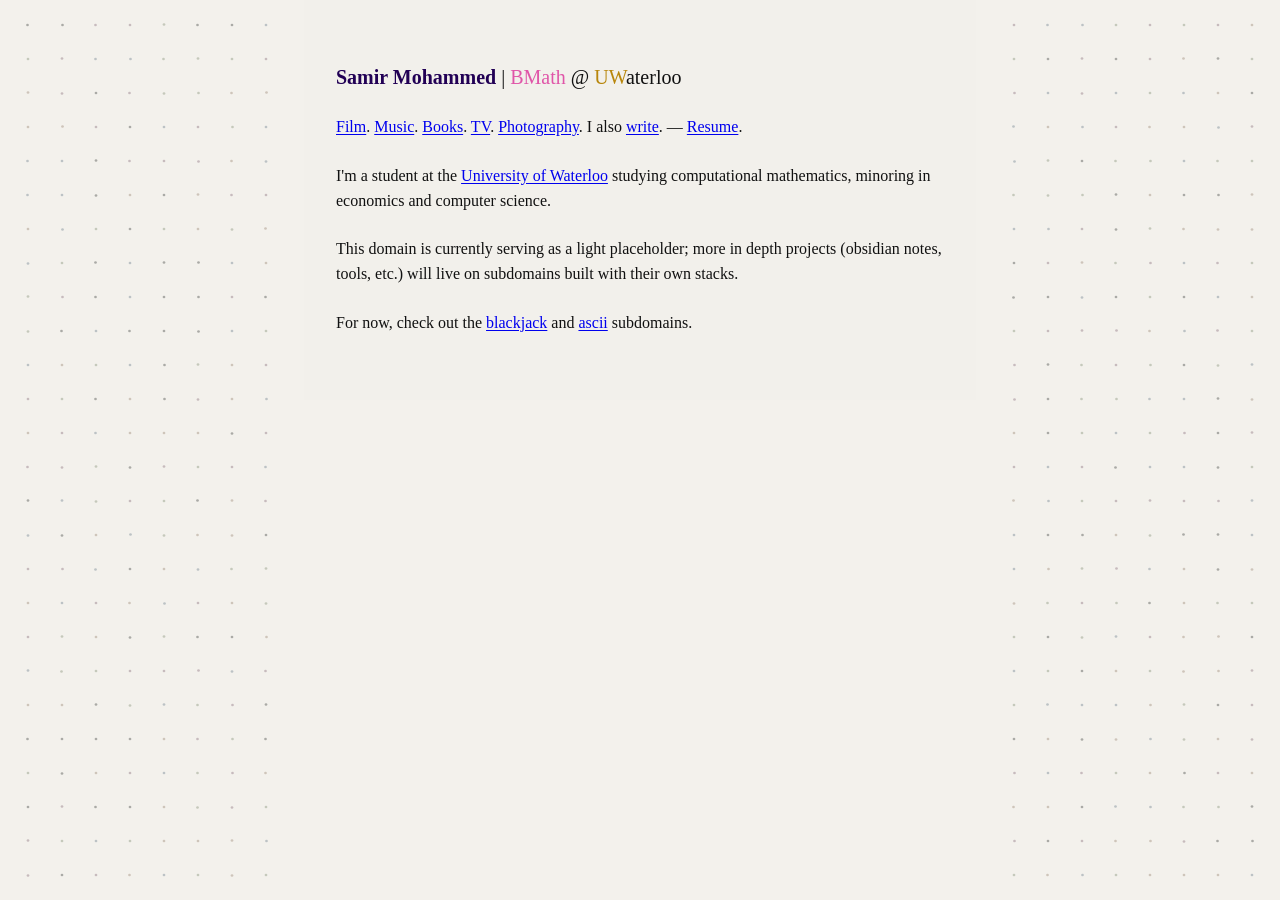
==== index.html @ d71fb5e2 "Initial commit" ====
<!DOCTYPE html>
<html lang="en">
  <head>
    <meta charset="utf-8" />
    <meta name="viewport" content="width=device-width, initial-scale=1" />
    <title>Samir Mohammed</title>
    <meta
      name="description"
      content="Computational Mathematics student at the University of Waterloo."
    />
    <link rel="icon" href="favicon.ico" sizes="any" />
    <link rel="stylesheet" href="assets/styles.css" />
    <script src="assets/backdrop.js" defer></script>
    <script src="assets/vercel-insights.js" defer></script>
  </head>
  <body>
    <main>
      <h1>
        <strong class="site-name">Samir Mohammed</strong> |
        <span class="degree-highlight">BMath</span> @
        <span class="title-uw">UW</span>aterloo
      </h1>

      <p>
        <a href="film.html">Film</a>. <a href="music.html">Music</a>.
        <a href="books.html">Books</a>. <a href="tv.html">TV</a>.
        <a href="photography.html">Photography</a>. I also
        <a href="writing.html">write</a>. —
        <a
          href="index.html"
          data-analytics-event="Resume Link Click"
          data-analytics-label="resume"
          >Resume</a
        >.
      </p>

      <p>
        I'm a student at the
        <a
          href="https://uwaterloo.ca/"
          target="_blank"
          rel="noopener noreferrer"
          >University of Waterloo</a
        >
        studying computational mathematics, minoring in economics and computer science. </p>
        
      <p>This domain is currently serving as a light placeholder;
        more in depth projects (obsidian notes, tools, etc.) will live on subdomains built with
        their own stacks.
      </p>

      <p>
        For now, check out the 
        <a
          href="https://blackjack.samirmd.com/"
          target="_blank"
          rel="noopener noreferrer"
          data-analytics-event="Project Link Click"
          data-analytics-label="blackjack"
          >blackjack</a
        >
        and
        <a
          href="https://ascii.samirmd.com/"
          target="_blank"
          rel="noopener noreferrer"
          data-analytics-event="Project Link Click"
          data-analytics-label="ascii"
          >ascii</a
        >
        subdomains.
      </p>
    </main>
  </body>
</html>
---- assets/styles.css ----
:root {
  color-scheme: light;
  --page-bg: #f2f0eb;
  --page-fg: #111111;
  --link: #0000ee;
  --link-visited: #551a8b;
  --purple-dark: #220055;
  --purple-light: #e055a8;
  --uw-gold: #b8860b;
}

* {
  box-sizing: border-box;
}

html {
  scroll-behavior: smooth;
}

body {
  margin: 0;
  min-height: 100vh;
  background: var(--page-bg);
  color: var(--page-fg);
  font-family: Georgia, "Times New Roman", Times, serif;
  font-size: 1rem;
  line-height: 1.55;
  -webkit-font-smoothing: antialiased;
}

main {
  position: relative;
  z-index: 10;
  max-width: 42rem;
  margin: 0 auto;
  padding: 3rem 1.25rem;
  background-color: var(--page-bg);
}

@media (min-width: 640px) {
  main {
    padding: 4rem 2rem;
  }
}

h1 {
  margin: 0;
  font-size: 1.125rem;
  font-weight: normal;
  line-height: 1.35;
}

.site-name {
  color: var(--purple-dark);
  font-weight: 900;
}

.degree-highlight {
  color: var(--purple-light);
}

.title-uw {
  color: var(--uw-gold);
}

@media (min-width: 640px) {
  h1 {
    font-size: 1.25rem;
  }
}

p {
  margin-top: 1.5rem;
  margin-bottom: 0;
}

main a {
  color: var(--link);
  text-decoration: underline;
  text-underline-offset: 2px;
}

main a:visited {
  color: var(--link-visited);
}

main a:hover {
  background-color: rgba(0, 0, 0, 0.06);
}

#site-backdrop {
  position: fixed;
  inset: 0;
  z-index: 0;
  overflow: hidden;
  pointer-events: none;
}

#site-backdrop .backdrop-particles {
  position: absolute;
  inset: 0;
  display: block;
  width: 100%;
  height: 100%;
  z-index: 0;
  pointer-events: auto;
}

#site-backdrop .backdrop-veil {
  position: absolute;
  inset: 0;
  z-index: 2;
  pointer-events: none;
  background: rgba(242, 240, 235, 0.18);
}
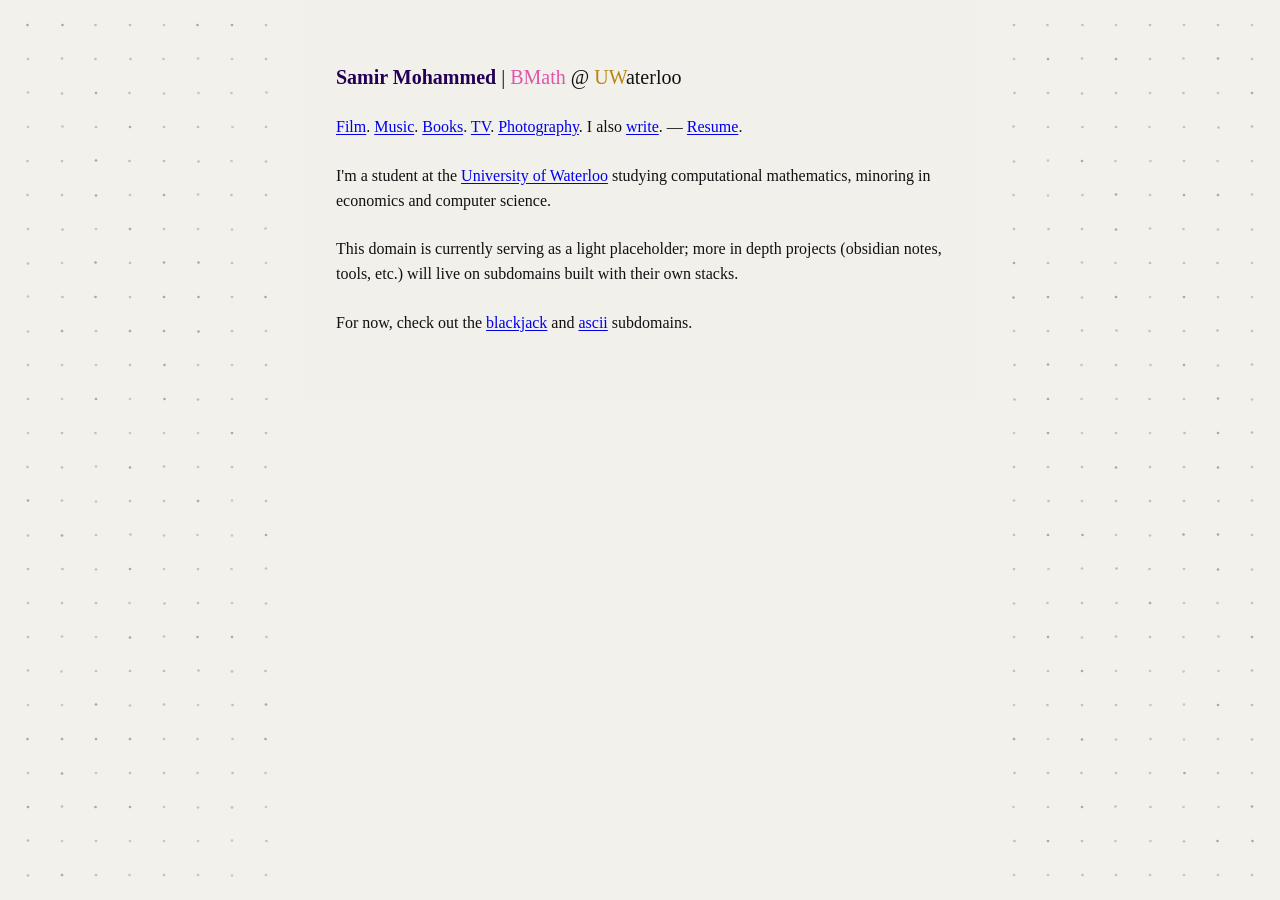
==== commit 5f09b541: "Update Vercel insights" ====
--- a/index.html
+++ b/index.html
@@ -26,12 +26,7 @@
         <a href="books.html">Books</a>. <a href="tv.html">TV</a>.
         <a href="photography.html">Photography</a>. I also
         <a href="writing.html">write</a>. —
-        <a
-          href="index.html"
-          data-analytics-event="Resume Link Click"
-          data-analytics-label="resume"
-          >Resume</a
-        >.
+        <a href="Samir_Resume.pdf">Resume</a>.
       </p>
 
       <p>
@@ -55,8 +50,6 @@
           href="https://blackjack.samirmd.com/"
           target="_blank"
           rel="noopener noreferrer"
-          data-analytics-event="Project Link Click"
-          data-analytics-label="blackjack"
           >blackjack</a
         >
         and
@@ -64,8 +57,6 @@
           href="https://ascii.samirmd.com/"
           target="_blank"
           rel="noopener noreferrer"
-          data-analytics-event="Project Link Click"
-          data-analytics-label="ascii"
           >ascii</a
         >
         subdomains.
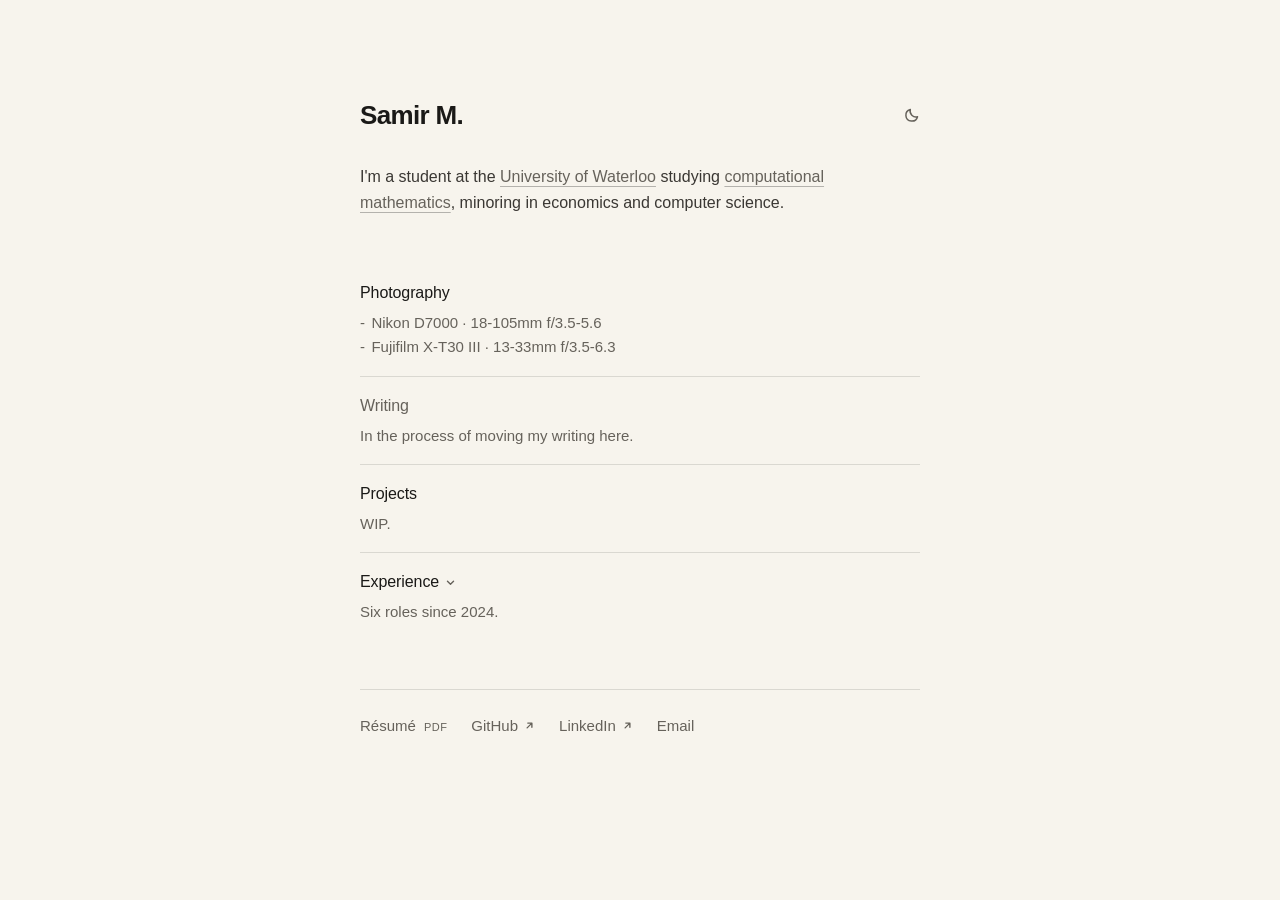
==== commit 221a7c1c: "Rehaul landing page" ====
--- a/index.html
+++ b/index.html
@@ -6,61 +6,296 @@
     <title>Samir Mohammed</title>
     <meta
       name="description"
-      content="Computational Mathematics student at the University of Waterloo."
+      content="Student at the University of Waterloo studying computational mathematics, minoring in economics and computer science."
     />
+    <meta name="theme-color" content="#f7f4ed" />
+    <meta property="og:type" content="website" />
+    <meta property="og:title" content="Samir Mohammed" />
+    <meta
+      property="og:description"
+      content="Student at the University of Waterloo studying computational mathematics, minoring in economics and computer science."
+    />
+    <meta property="og:url" content="https://samirmd.com/" />
+    <meta property="og:image" content="https://samirmd.com/assets/og.png" />
+    <meta property="og:image:width" content="1200" /> 
+    <meta property="og:image:height" content="630" />
+    <meta
+      property="og:image:alt"
+      content="Samir Mohammed. Student at the University of Waterloo studying computational mathematics."
+    />
+    <meta name="twitter:card" content="summary_large_image" />
+    <link rel="canonical" href="https://samirmd.com/" />
     <link rel="icon" href="favicon.ico" sizes="any" />
-    <link rel="stylesheet" href="assets/styles.css" />
-    <script src="assets/backdrop.js" defer></script>
+    <link rel="stylesheet" href="assets/index.css" />
+    <script type="application/ld+json">
+      {
+        "@context": "https://schema.org",
+        "@type": "Person",
+        "name": "Samir Mohammed",
+        "alternateName": "Samir M.",
+        "url": "https://samirmd.com/",
+        "description": "Computational mathematics student at the University of Waterloo, minoring in economics and computer science.",
+        "affiliation": {
+          "@type": "CollegeOrUniversity",
+          "name": "University of Waterloo",
+          "url": "https://uwaterloo.ca/"
+        },
+        "sameAs": ["https://github.com/sam1r-m"]
+      }
+    </script>
+    <script>
+      (function () {
+        try {
+          var stored = localStorage.getItem("samirmd-theme");
+          if (stored === "light" || stored === "dark") {
+            document.documentElement.setAttribute("data-theme", stored);
+          }
+        } catch (e) {}
+      })();
+    </script>
     <script src="assets/vercel-insights.js" defer></script>
+    <script src="assets/index.js" defer></script>
   </head>
   <body>
-    <main>
-      <h1>
-        <strong class="site-name">Samir Mohammed</strong> |
-        <span class="degree-highlight">BMath</span> @
-        <span class="title-uw">UW</span>aterloo
-      </h1>
+    <div class="page">
+      <header class="masthead">
+        <h1 id="name">Samir M.</h1>
+        <button
+          type="button"
+          id="theme-toggle"
+          class="theme-toggle"
+          aria-label="Switch theme"
+        >
+          <svg class="icon-sun" viewBox="0 0 16 16" aria-hidden="true">
+            <circle
+              cx="8"
+              cy="8"
+              r="3.1"
+              fill="none"
+              stroke="currentColor"
+              stroke-width="1.5"
+            />
+            <path
+              d="M8 1.4v1.5M8 13.1v1.5M14.6 8h-1.5M2.9 8H1.4M12.67 3.33l-1.06 1.06M4.39 11.61l-1.06 1.06M12.67 12.67l-1.06-1.06M4.39 4.39 3.33 3.33"
+              fill="none"
+              stroke="currentColor"
+              stroke-width="1.5"
+              stroke-linecap="round"
+            />
+          </svg>
+          <svg class="icon-moon" viewBox="0 0 16 16" aria-hidden="true">
+            <path
+              d="M13.5 9.7A5.9 5.9 0 0 1 6.3 2.5a5.9 5.9 0 1 0 7.2 7.2Z"
+              fill="none"
+              stroke="currentColor"
+              stroke-width="1.5"
+              stroke-linecap="round"
+              stroke-linejoin="round"
+            />
+          </svg>
+        </button>
+      </header>
 
-      <p>
-        <a href="film.html">Film</a>. <a href="music.html">Music</a>.
-        <a href="books.html">Books</a>. <a href="tv.html">TV</a>.
-        <a href="photography.html">Photography</a>. I also
-        <a href="writing.html">write</a>. —
-        <a href="Samir_Resume.pdf">Resume</a>.
-      </p>
+      <main>
+        <div class="intro">
+          <p>
+            I'm a student at the
+            <a
+              class="hl hl-gold"
+              href="https://uwaterloo.ca/"
+              target="_blank"
+              rel="noopener noreferrer"
+              >University of Waterloo<span class="sr-only">
+                (opens in a new tab)</span
+              ></a
+            >
+            studying
+            <span class="hl hl-pink">computational mathematics</span>, minoring
+            in economics and computer science.
+          </p>
+          <!--
+          <p>
+            I build small tools and give each one its own subdomain. I also take
+            photographs, mostly of places and rarely of people.
+          </p>
+          -->
+        </div>
 
-      <p>
-        I'm a student at the
+        <ul class="index">
+          <li>
+            <a href="photography.html">
+              <span class="row-title">Photography</span>
+            </a>
+            <ul class="gear">
+              <li>Nikon D7000 · 18-105mm f/3.5-5.6</li>
+              <li>Fujifilm X-T30 III · 13-33mm f/3.5-6.3</li>
+            </ul>
+          </li>
+          <li class="is-empty">
+            <span class="row-title">Writing</span>
+            <p>In the process of moving my writing here.</p>
+          </li>
+          <li>
+            <a href="projects.html">
+              <span class="row-title">Projects</span>
+            </a>
+            <p>WIP.</p>
+          </li>
+          <li class="row-drop">
+            <details>
+              <summary>
+                <span class="summary-line">
+                  <span class="row-title">Experience</span>
+                  <svg class="chev" viewBox="0 0 12 12" aria-hidden="true">
+                    <path
+                      d="M2.7 4.6 6 7.9l3.3-3.3"
+                      fill="none"
+                      stroke="currentColor"
+                      stroke-width="1.5"
+                      stroke-linecap="round"
+                      stroke-linejoin="round"
+                    />
+                  </svg>
+                </span>
+                <span class="drop-sub">Six roles since 2024.</span>
+              </summary>
+              <ul class="roles">
+                <li>
+                  <img
+                    class="logo"
+                    src="assets/logos/super.png"
+                    alt=""
+                    width="34"
+                    height="34"
+                    loading="lazy"
+                    decoding="async"
+                  />
+                  <span class="role-body">
+                    <span class="role">Incoming Fall Intern</span>
+                    <span class="role-meta">Super.com · Jul 2026 – Present</span>
+                  </span>
+                </li>
+                <li>
+                  <img
+                    class="logo"
+                    src="assets/logos/capitalone.png"
+                    alt=""
+                    width="34"
+                    height="34"
+                    loading="lazy"
+                    decoding="async"
+                  />
+                  <span class="role-body">
+                    <span class="role">Strategy Analyst</span>
+                    <span class="role-meta">Capital One · May 2026 – Present</span>
+                  </span>
+                </li>
+                <li>
+                  <img
+                    class="logo"
+                    src="assets/logos/watai.png"
+                    alt=""
+                    width="34"
+                    height="34"
+                    loading="lazy"
+                    decoding="async"
+                  />
+                  <span class="role-body">
+                    <span class="role">Machine Learning Researcher</span>
+                    <span class="role-meta">WAT.ai · May 2026 – Present</span>
+                  </span>
+                </li>
+                <li>
+                  <img
+                    class="logo"
+                    src="assets/logos/capitalone.png"
+                    alt=""
+                    width="34"
+                    height="34"
+                    loading="lazy"
+                    decoding="async"
+                  />
+                  <span class="role-body">
+                    <span class="role">Strategy Analyst</span>
+                    <span class="role-meta">Capital One · Sep – Dec 2025</span>
+                  </span>
+                </li>
+                <li>
+                  <img
+                    class="logo"
+                    src="assets/logos/communitech.png"
+                    alt=""
+                    width="34"
+                    height="34"
+                    loading="lazy"
+                    decoding="async"
+                  />
+                  <span class="role-body">
+                    <span class="role">Business Analyst</span>
+                    <span class="role-meta">Communitech · Jan – Apr 2025</span>
+                  </span>
+                </li>
+                <li>
+                  <img
+                    class="logo"
+                    src="assets/logos/neostats.png"
+                    alt=""
+                    width="34"
+                    height="34"
+                    loading="lazy"
+                    decoding="async"
+                  />
+                  <span class="role-body">
+                    <span class="role">Data Science Intern</span>
+                    <span class="role-meta">NeoStats · May – Aug 2024</span>
+                  </span>
+                </li>
+              </ul>
+            </details>
+          </li>
+        </ul>
+      </main>
+
+      <footer>
+        <a href="Samir_Resume.pdf">
+          Résumé <span class="format">PDF</span>
+        </a>
         <a
-          href="https://uwaterloo.ca/"
+          href="https://github.com/sam1r-m"
           target="_blank"
           rel="noopener noreferrer"
-          >University of Waterloo</a
-        >
-        studying computational mathematics, minoring in economics and computer science. </p>
-        
-      <p>This domain is currently serving as a light placeholder;
-        more in depth projects (obsidian notes, tools, etc.) will live on subdomains built with
-        their own stacks.
-      </p>
-
-      <p>
-        For now, check out the 
+          ><span class="nowrap"
+            >GitHub<svg viewBox="0 0 12 12" aria-hidden="true">
+              <path
+                d="M3.4 8.6 8.6 3.4M4.15 3.4H8.6V7.85"
+                fill="none"
+                stroke="currentColor"
+                stroke-width="1.5"
+                stroke-linecap="round"
+                stroke-linejoin="round"
+              />
+            </svg></span
+          ><span class="sr-only">(opens in a new tab)</span>
+        </a>
         <a
-          href="https://blackjack.samirmd.com/"
+          href="https://www.linkedin.com/in/samir-mohd/"
           target="_blank"
           rel="noopener noreferrer"
-          >blackjack</a
-        >
-        and
-        <a
-          href="https://ascii.samirmd.com/"
-          target="_blank"
-          rel="noopener noreferrer"
-          >ascii</a
-        >
-        subdomains.
-      </p>
-    </main>
+          ><span class="nowrap"
+            >LinkedIn<svg viewBox="0 0 12 12" aria-hidden="true">
+              <path
+                d="M3.4 8.6 8.6 3.4M4.15 3.4H8.6V7.85"
+                fill="none"
+                stroke="currentColor"
+                stroke-width="1.5"
+                stroke-linecap="round"
+                stroke-linejoin="round"
+              />
+            </svg></span
+          ><span class="sr-only">(opens in a new tab)</span>
+        </a>
+        <span class="pending">Email</span>
+      </footer>
+    </div>
   </body>
 </html>
--- a/assets/index.css
+++ b/assets/index.css
@@ -0,0 +1,590 @@
+:root {
+  color-scheme: light;
+  --bg: #f7f4ed;
+  --fg: #1a1917;
+  --fg-body: #3a3733;
+  --fg-muted: #66625b;
+  --line: rgba(26, 25, 23, 0.13);
+  --hl-rest: rgba(26, 25, 23, 0.3);
+  --hl-pink: #b02a76;
+  --hl-pink-line: rgba(176, 42, 118, 0.42);
+  --hl-pink-glow: rgba(176, 42, 118, 0.16);
+  --hl-gold: #7d5a07;
+  --hl-gold-line: rgba(125, 90, 7, 0.42);
+  --hl-gold-glow: rgba(125, 90, 7, 0.16);
+  --font: -apple-system, BlinkMacSystemFont, "Segoe UI", Roboto,
+    "Helvetica Neue", Arial, sans-serif;
+  --measure: 38rem;
+  --ease: cubic-bezier(0.16, 1, 0.3, 1);
+  --s1: 0.25rem;
+  --s2: 0.375rem;
+  --s3: 0.5rem;
+  --s4: 0.75rem;
+  --s5: 1rem;
+  --s6: 1.5rem;
+  --s7: 2rem;
+  --s8: 3rem;
+  --s9: 4rem;
+}
+
+@media (prefers-color-scheme: dark) {
+  :root:not([data-theme="light"]) {
+    color-scheme: dark;
+    --bg: #0d0d0f;
+    --fg: #ededee;
+    --fg-body: #c9c9cf;
+    --fg-muted: #9c9ca4;
+    --line: rgba(237, 237, 238, 0.14);
+    --hl-rest: rgba(237, 237, 238, 0.28);
+    --hl-pink: #e055a8;
+    --hl-pink-line: rgba(224, 85, 168, 0.5);
+    --hl-pink-glow: rgba(224, 85, 168, 0.34);
+    --hl-gold: #cf9a1a;
+    --hl-gold-line: rgba(207, 154, 26, 0.5);
+    --hl-gold-glow: rgba(207, 154, 26, 0.32);
+  }
+}
+
+:root[data-theme="dark"] {
+  color-scheme: dark;
+  --bg: #0d0d0f;
+  --fg: #ededee;
+  --fg-body: #c9c9cf;
+  --fg-muted: #9c9ca4;
+  --line: rgba(237, 237, 238, 0.14);
+  --hl-pink: #e055a8;
+  --hl-pink-line: rgba(224, 85, 168, 0.5);
+  --hl-pink-glow: rgba(224, 85, 168, 0.34);
+  --hl-gold: #cf9a1a;
+  --hl-gold-line: rgba(207, 154, 26, 0.5);
+  --hl-gold-glow: rgba(207, 154, 26, 0.32);
+}
+
+:root[data-theme="light"] {
+  color-scheme: light;
+  --bg: #f7f4ed;
+  --fg: #1a1917;
+  --fg-body: #3a3733;
+  --fg-muted: #66625b;
+  --line: rgba(26, 25, 23, 0.13);
+  --hl-rest: rgba(26, 25, 23, 0.3);
+  --hl-pink: #b02a76;
+  --hl-pink-line: rgba(176, 42, 118, 0.42);
+  --hl-pink-glow: rgba(176, 42, 118, 0.16);
+  --hl-gold: #7d5a07;
+  --hl-gold-line: rgba(125, 90, 7, 0.42);
+  --hl-gold-glow: rgba(125, 90, 7, 0.16);
+}
+
+@view-transition {
+  navigation: auto;
+}
+
+::view-transition-old(root),
+::view-transition-new(root) {
+  animation-duration: 260ms;
+  animation-timing-function: cubic-bezier(0.4, 0, 0.2, 1);
+}
+
+*,
+*::before,
+*::after {
+  box-sizing: border-box;
+}
+
+html {
+  -webkit-text-size-adjust: 100%;
+  background: var(--bg);
+}
+
+body {
+  margin: 0;
+  min-height: 100vh;
+  background: var(--bg);
+  color: var(--fg);
+  font-family: var(--font);
+  font-size: 1rem;
+  line-height: 1.65;
+  -webkit-font-smoothing: antialiased;
+  -moz-osx-font-smoothing: grayscale;
+}
+
+:root[data-theme-changing] body,
+:root[data-theme-changing] p,
+:root[data-theme-changing] .row-title {
+  transition: background-color 200ms ease, color 200ms ease;
+}
+
+::selection {
+  background: var(--fg);
+  color: var(--bg);
+}
+
+.page {
+  max-width: var(--measure);
+  margin: 0 auto;
+  padding: clamp(var(--s8), 11vh, 7rem) var(--s6) var(--s9);
+}
+
+a {
+  color: inherit;
+  text-decoration: none;
+}
+
+.sr-only {
+  position: absolute;
+  width: 1px;
+  height: 1px;
+  padding: 0;
+  margin: -1px;
+  overflow: hidden;
+  clip-path: inset(50%);
+  white-space: nowrap;
+  border: 0;
+}
+
+.nowrap {
+  white-space: nowrap;
+}
+
+:focus-visible {
+  outline: 2px solid var(--fg);
+  outline-offset: 3px;
+  border-radius: 2px;
+}
+
+.masthead {
+  display: flex;
+  align-items: center;
+  justify-content: space-between;
+  gap: var(--s5);
+}
+
+.masthead-stacked {
+  display: block;
+}
+
+.masthead-top {
+  display: flex;
+  align-items: center;
+  justify-content: space-between;
+  gap: var(--s5);
+}
+
+.masthead-stacked h1 {
+  margin-top: var(--s5);
+}
+
+h1 {
+  margin: 0;
+  font-size: 1.625rem;
+  font-weight: 600;
+  letter-spacing: -0.025em;
+  line-height: 1.25;
+}
+
+#name {
+  cursor: pointer;
+  user-select: none;
+  -webkit-user-select: none;
+  transition: opacity 180ms ease;
+}
+
+.back {
+  display: inline-block;
+  font-size: 0.9375rem;
+  color: var(--fg-muted);
+  text-decoration: underline;
+  text-decoration-color: transparent;
+  text-decoration-thickness: 1px;
+  text-underline-offset: 3px;
+  transition: color 160ms ease, text-decoration-color 160ms ease;
+}
+
+.back:hover,
+.back:focus-visible {
+  color: var(--fg);
+  text-decoration-color: currentColor;
+}
+
+.theme-toggle {
+  flex: none;
+  appearance: none;
+  margin: -0.875rem -0.875rem -0.875rem 0;
+  padding: 0.875rem;
+  border: 0;
+  border-radius: 50%;
+  background: transparent;
+  color: var(--fg-muted);
+  cursor: pointer;
+  display: grid;
+  place-items: center;
+  line-height: 0;
+  transition: color 160ms ease;
+}
+
+.theme-toggle:hover {
+  color: var(--fg);
+}
+
+.theme-toggle svg {
+  display: block;
+  width: 1rem;
+  height: 1rem;
+}
+
+.theme-toggle .icon-sun {
+  display: none;
+}
+
+:root[data-theme="light"] .theme-toggle .icon-sun {
+  display: none;
+}
+
+:root[data-theme="light"] .theme-toggle .icon-moon {
+  display: block;
+}
+
+:root[data-theme="dark"] .theme-toggle .icon-sun {
+  display: block;
+}
+
+:root[data-theme="dark"] .theme-toggle .icon-moon {
+  display: none;
+}
+
+@media (prefers-color-scheme: dark) {
+  :root:not([data-theme="light"]) .theme-toggle .icon-sun {
+    display: block;
+  }
+
+  :root:not([data-theme="light"]) .theme-toggle .icon-moon {
+    display: none;
+  }
+}
+
+.intro {
+  margin: var(--s7) 0 0;
+  color: var(--fg-body);
+}
+
+.intro p {
+  margin: 0;
+  text-wrap: pretty;
+}
+
+.intro p + p {
+  margin-top: var(--s5);
+}
+
+.hl {
+  color: var(--fg-muted);
+  text-decoration: underline;
+  text-decoration-thickness: 1px;
+  text-underline-offset: 4px;
+  text-decoration-skip-ink: auto;
+  text-decoration-color: var(--hl-rest);
+  text-shadow: 0 0 14px transparent;
+  transition: color 160ms ease, text-decoration-color 160ms ease,
+    text-shadow 160ms ease;
+}
+
+.hl-pink:hover,
+.hl-pink:focus-visible,
+.hl-pink.is-lit {
+  color: var(--hl-pink);
+  text-decoration-color: var(--hl-pink-line);
+  text-shadow: 0 0 14px var(--hl-pink-glow);
+}
+
+.hl-gold:hover,
+.hl-gold:focus-visible,
+.hl-gold.is-lit {
+  color: var(--hl-gold);
+  text-decoration-color: var(--hl-gold-line);
+  text-shadow: 0 0 14px var(--hl-gold-glow);
+}
+
+.index {
+  margin: var(--s8) 0 0;
+  padding: 0;
+  list-style: none;
+}
+
+.group {
+  margin-top: var(--s8);
+}
+
+.group h2 {
+  margin: 0 0 var(--s2);
+  font-size: 0.8125rem;
+  font-weight: 500;
+  color: var(--fg-muted);
+}
+
+.group .index {
+  margin-top: 0;
+}
+
+.row-drop summary {
+  list-style: none;
+  cursor: pointer;
+}
+
+.row-drop summary::-webkit-details-marker {
+  display: none;
+}
+
+.summary-line {
+  display: inline-flex;
+  align-items: center;
+  gap: var(--s2);
+}
+
+.chev {
+  width: 0.6875rem;
+  height: 0.6875rem;
+  color: var(--fg-muted);
+  transition: transform 200ms var(--ease), color 160ms ease;
+}
+
+.row-drop summary:hover .row-title,
+.row-drop summary:focus-visible .row-title {
+  text-decoration-color: currentColor;
+}
+
+.row-drop summary:hover .chev,
+.row-drop summary:focus-visible .chev {
+  color: var(--fg);
+}
+
+.row-drop details[open] .chev {
+  transform: rotate(180deg);
+}
+
+.drop-sub {
+  display: block;
+  margin-top: var(--s1);
+  font-size: 0.9375rem;
+  color: var(--fg-muted);
+}
+
+.roles {
+  margin: var(--s5) 0 var(--s1);
+  padding: 0;
+  list-style: none;
+}
+
+.roles li {
+  display: flex;
+  align-items: center;
+  gap: var(--s4);
+  padding: var(--s4) 0;
+  border-bottom: 1px solid var(--line);
+}
+
+.roles li:last-child {
+  border-bottom: 0;
+  padding-bottom: 0;
+}
+
+.logo {
+  flex: none;
+  width: 2.125rem;
+  height: 2.125rem;
+  border-radius: 28%;
+  object-fit: cover;
+  box-shadow: inset 0 0 0 1px var(--line);
+}
+
+.role-body {
+  display: flex;
+  flex-direction: column;
+  min-width: 0;
+}
+
+.role {
+  font-weight: 500;
+  letter-spacing: -0.006em;
+}
+
+.role-meta {
+  font-size: 0.9375rem;
+  color: var(--fg-muted);
+}
+
+.gear {
+  margin: var(--s1) 0 0;
+  padding: 0;
+  list-style: none;
+  font-size: 0.9375rem;
+  color: var(--fg-muted);
+}
+
+.gear li {
+  display: flex;
+  gap: 0.4rem;
+}
+
+.gear li::before {
+  content: "-";
+}
+
+.index > li {
+  position: relative;
+  padding: var(--s5) 0;
+  border-bottom: 1px solid var(--line);
+}
+
+.index > li:last-child {
+  border-bottom: 0;
+}
+
+.index a::after {
+  content: "";
+  position: absolute;
+  inset: 0;
+}
+
+.index > li:has(a:focus-visible) {
+  outline: 2px solid var(--fg);
+  outline-offset: 4px;
+  border-radius: 3px;
+}
+
+.index a:focus-visible {
+  outline: 0;
+}
+
+.row-title {
+  font-weight: 500;
+  letter-spacing: -0.006em;
+  text-decoration: underline;
+  text-decoration-color: transparent;
+  text-decoration-thickness: 1px;
+  text-underline-offset: 3px;
+  transition: text-decoration-color 160ms ease;
+}
+
+.index > li:not(.is-empty):not(.row-drop):hover .row-title,
+.index > li:has(a:focus-visible) .row-title {
+  text-decoration-color: currentColor;
+}
+
+.row-title svg {
+  width: 0.6875rem;
+  height: 0.6875rem;
+  margin-left: var(--s2);
+  color: var(--fg-muted);
+  vertical-align: -0.02em;
+  transition: transform 160ms var(--ease), color 160ms ease;
+}
+
+.index > li:not(.is-empty):hover .row-title svg,
+.index > li:has(a:focus-visible) .row-title svg {
+  color: var(--fg);
+  transform: translate(1.5px, -1.5px);
+}
+
+.index > li > p {
+  margin: var(--s1) 0 0;
+  font-size: 0.9375rem;
+  color: var(--fg-muted);
+  text-wrap: pretty;
+  transition: color 160ms ease;
+}
+
+.index > li:not(.is-empty):not(.row-drop):hover > p,
+.index > li:has(a:focus-visible) > p {
+  color: var(--fg-body);
+}
+
+.index > li.is-empty .row-title {
+  color: var(--fg-muted);
+  font-weight: 400;
+}
+
+footer {
+  margin-top: var(--s8);
+  padding-top: var(--s6);
+  border-top: 1px solid var(--line);
+  display: flex;
+  flex-wrap: wrap;
+  gap: var(--s6);
+  font-size: 0.9375rem;
+  color: var(--fg-muted);
+}
+
+footer a {
+  padding: 0.6rem 0;
+  margin: -0.6rem 0;
+  text-decoration: underline;
+  text-decoration-color: transparent;
+  text-decoration-thickness: 1px;
+  text-underline-offset: 3px;
+  transition: color 160ms ease, text-decoration-color 160ms ease;
+}
+
+footer a:hover,
+footer a:focus-visible {
+  color: var(--fg);
+  text-decoration-color: currentColor;
+}
+
+footer svg {
+  width: 0.6875rem;
+  height: 0.6875rem;
+  margin-left: var(--s2);
+  vertical-align: -0.02em;
+  transition: transform 160ms var(--ease);
+}
+
+footer a:hover svg,
+footer a:focus-visible svg {
+  transform: translate(1.5px, -1.5px);
+}
+
+.format {
+  margin-left: var(--s1);
+  font-size: 0.6875rem;
+  letter-spacing: 0.04em;
+  color: var(--fg-muted);
+}
+
+.pending {
+  padding: 0.6rem 0;
+  margin: -0.6rem 0;
+  color: var(--fg-muted);
+}
+
+@media (max-width: 30rem) {
+  .page {
+    padding-top: var(--s8);
+    padding-left: var(--s5);
+    padding-right: var(--s5);
+  }
+
+  .index {
+    margin-top: var(--s7);
+  }
+
+  footer {
+    margin-top: var(--s7);
+    gap: var(--s5);
+  }
+}
+
+@media (prefers-reduced-motion: reduce) {
+  *,
+  *::before,
+  *::after {
+    animation-duration: 0.01ms !important;
+    animation-iteration-count: 1 !important;
+    transition-duration: 0.01ms !important;
+  }
+
+  ::view-transition-old(root),
+  ::view-transition-new(root) {
+    animation-duration: 1ms;
+  }
+}
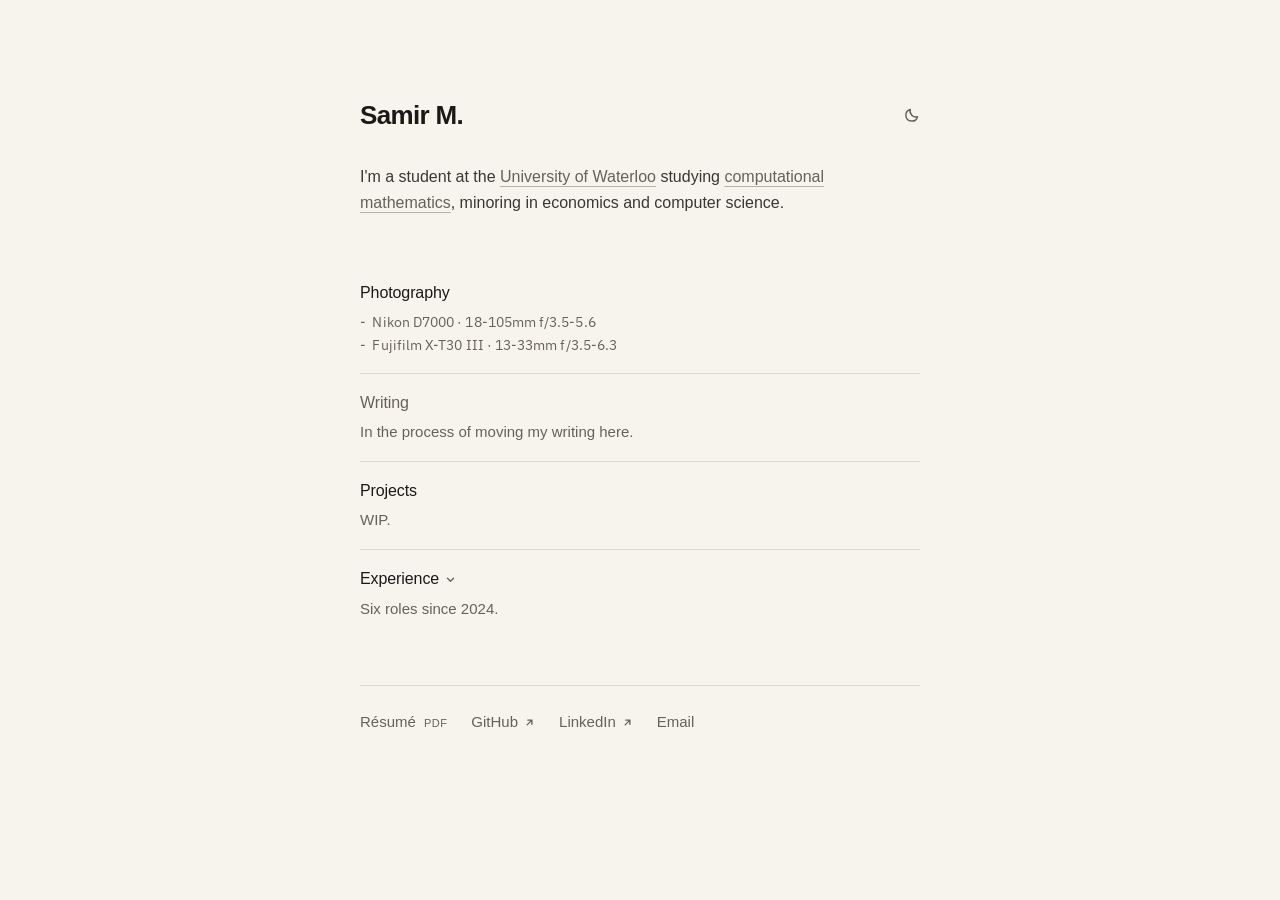
==== commit 0f62a3b7: "Fix carousel sliding and arrows" ====
--- a/index.html
+++ b/index.html
@@ -26,6 +26,12 @@
     <meta name="twitter:card" content="summary_large_image" />
     <link rel="canonical" href="https://samirmd.com/" />
     <link rel="icon" href="favicon.ico" sizes="any" />
+    <link rel="preconnect" href="https://fonts.googleapis.com" />
+    <link rel="preconnect" href="https://fonts.gstatic.com" crossorigin />
+    <link
+      href="https://fonts.googleapis.com/css2?family=IBM+Plex+Sans:wght@400&display=swap"
+      rel="stylesheet"
+    />
     <link rel="stylesheet" href="assets/index.css" />
     <script type="application/ld+json">
       {
--- a/assets/index.css
+++ b/assets/index.css
@@ -9,9 +9,9 @@
   --hl-pink: #b02a76;
   --hl-pink-line: rgba(176, 42, 118, 0.42);
   --hl-pink-glow: rgba(176, 42, 118, 0.16);
-  --hl-gold: #7d5a07;
-  --hl-gold-line: rgba(125, 90, 7, 0.42);
-  --hl-gold-glow: rgba(125, 90, 7, 0.16);
+  --hl-gold: #8a6400;
+  --hl-gold-line: rgba(138, 100, 0, 0.42);
+  --hl-gold-glow: rgba(138, 100, 0, 0.16);
   --font: -apple-system, BlinkMacSystemFont, "Segoe UI", Roboto,
     "Helvetica Neue", Arial, sans-serif;
   --measure: 38rem;
@@ -39,9 +39,9 @@
     --hl-pink: #e055a8;
     --hl-pink-line: rgba(224, 85, 168, 0.5);
     --hl-pink-glow: rgba(224, 85, 168, 0.34);
-    --hl-gold: #cf9a1a;
-    --hl-gold-line: rgba(207, 154, 26, 0.5);
-    --hl-gold-glow: rgba(207, 154, 26, 0.32);
+    --hl-gold: #fed34c;
+    --hl-gold-line: rgba(254, 211, 76, 0.5);
+    --hl-gold-glow: rgba(254, 211, 76, 0.34);
   }
 }
 
@@ -55,9 +55,9 @@
   --hl-pink: #e055a8;
   --hl-pink-line: rgba(224, 85, 168, 0.5);
   --hl-pink-glow: rgba(224, 85, 168, 0.34);
-  --hl-gold: #cf9a1a;
-  --hl-gold-line: rgba(207, 154, 26, 0.5);
-  --hl-gold-glow: rgba(207, 154, 26, 0.32);
+  --hl-gold: #fed34c;
+  --hl-gold-line: rgba(254, 211, 76, 0.5);
+  --hl-gold-glow: rgba(254, 211, 76, 0.34);
 }
 
 :root[data-theme="light"] {
@@ -71,9 +71,9 @@
   --hl-pink: #b02a76;
   --hl-pink-line: rgba(176, 42, 118, 0.42);
   --hl-pink-glow: rgba(176, 42, 118, 0.16);
-  --hl-gold: #7d5a07;
-  --hl-gold-line: rgba(125, 90, 7, 0.42);
-  --hl-gold-glow: rgba(125, 90, 7, 0.16);
+  --hl-gold: #8a6400;
+  --hl-gold-line: rgba(138, 100, 0, 0.42);
+  --hl-gold-glow: rgba(138, 100, 0, 0.16);
 }
 
 @view-transition {
@@ -417,7 +417,9 @@
   margin: var(--s1) 0 0;
   padding: 0;
   list-style: none;
-  font-size: 0.9375rem;
+  font-family: "IBM Plex Sans", var(--font);
+  font-size: 0.875rem;
+  letter-spacing: 0.005em;
   color: var(--fg-muted);
 }
 
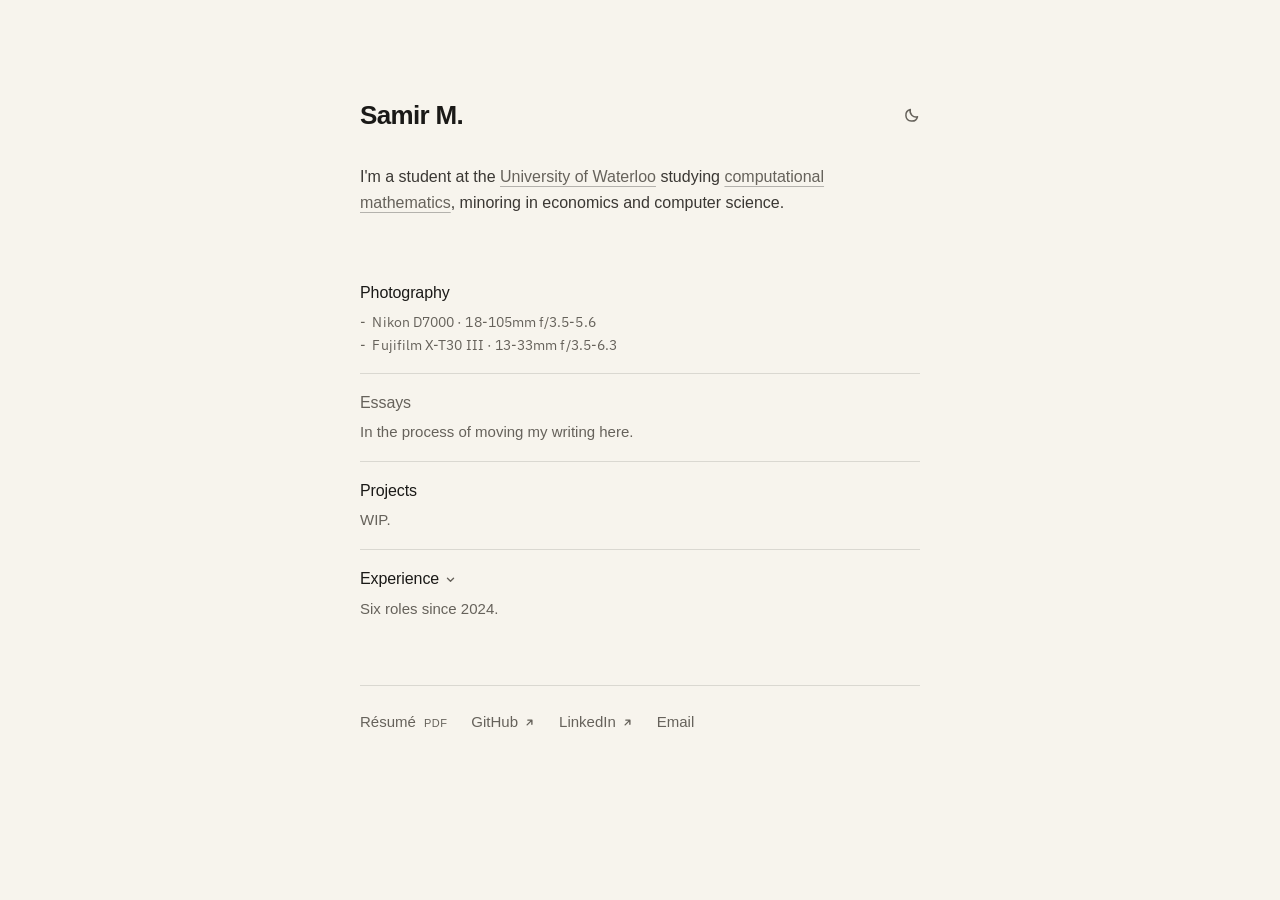
==== commit 92896fee: "Prune old files and clean up repo" ====
--- a/index.html
+++ b/index.html
@@ -138,7 +138,7 @@
             </ul>
           </li>
           <li class="is-empty">
-            <span class="row-title">Writing</span>
+            <span class="row-title">Essays</span>
             <p>In the process of moving my writing here.</p>
           </li>
           <li>
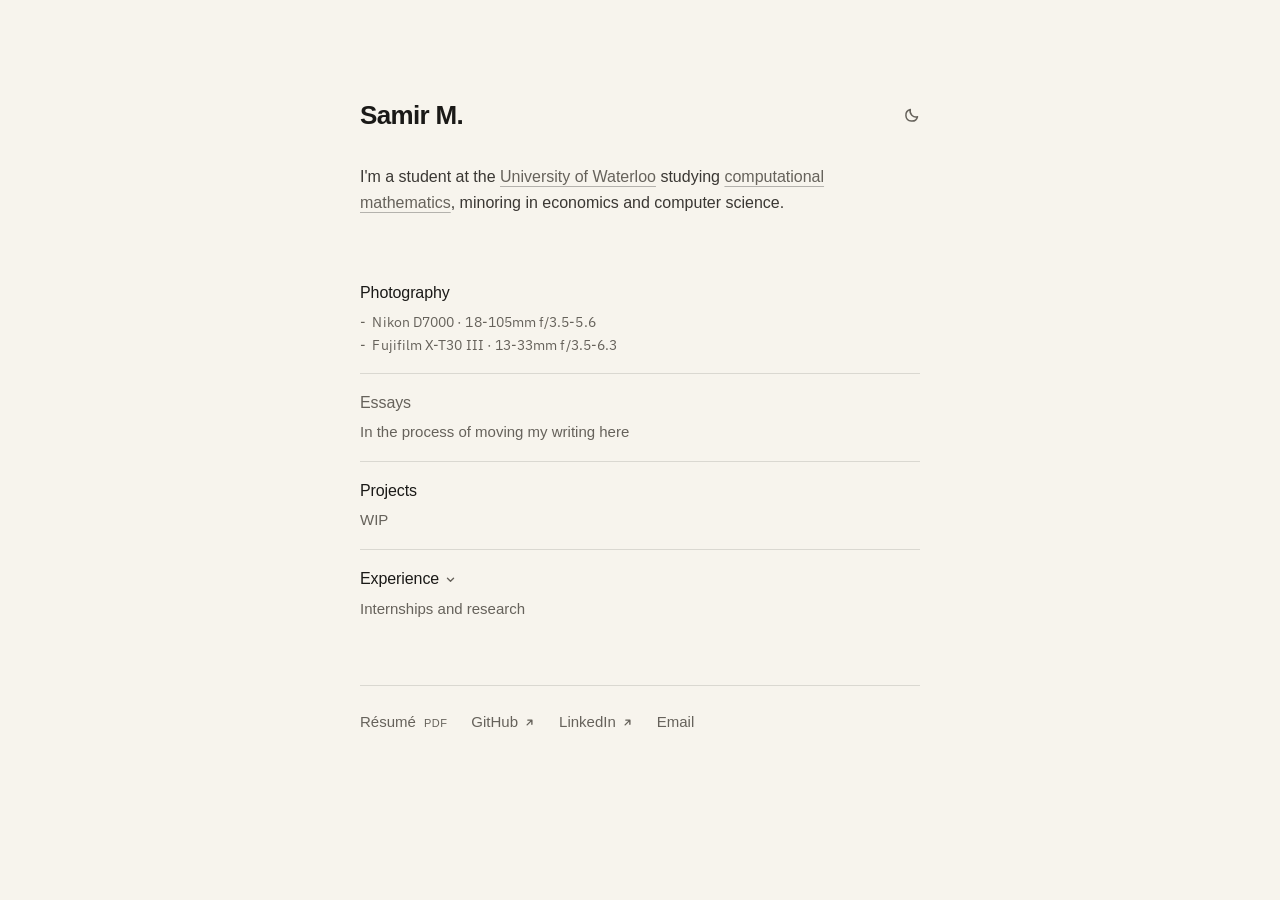
==== commit d74518a5: "Update descriptions" ====
--- a/index.html
+++ b/index.html
@@ -139,13 +139,13 @@
           </li>
           <li class="is-empty">
             <span class="row-title">Essays</span>
-            <p>In the process of moving my writing here.</p>
+            <p>In the process of moving my writing here</p>
           </li>
           <li>
             <a href="projects.html">
               <span class="row-title">Projects</span>
             </a>
-            <p>WIP.</p>
+            <p>WIP</p>
           </li>
           <li class="row-drop">
             <details>
@@ -163,7 +163,7 @@
                     />
                   </svg>
                 </span>
-                <span class="drop-sub">Six roles since 2024.</span>
+                <span class="drop-sub">Internships and research</span>
               </summary>
               <ul class="roles">
                 <li>
